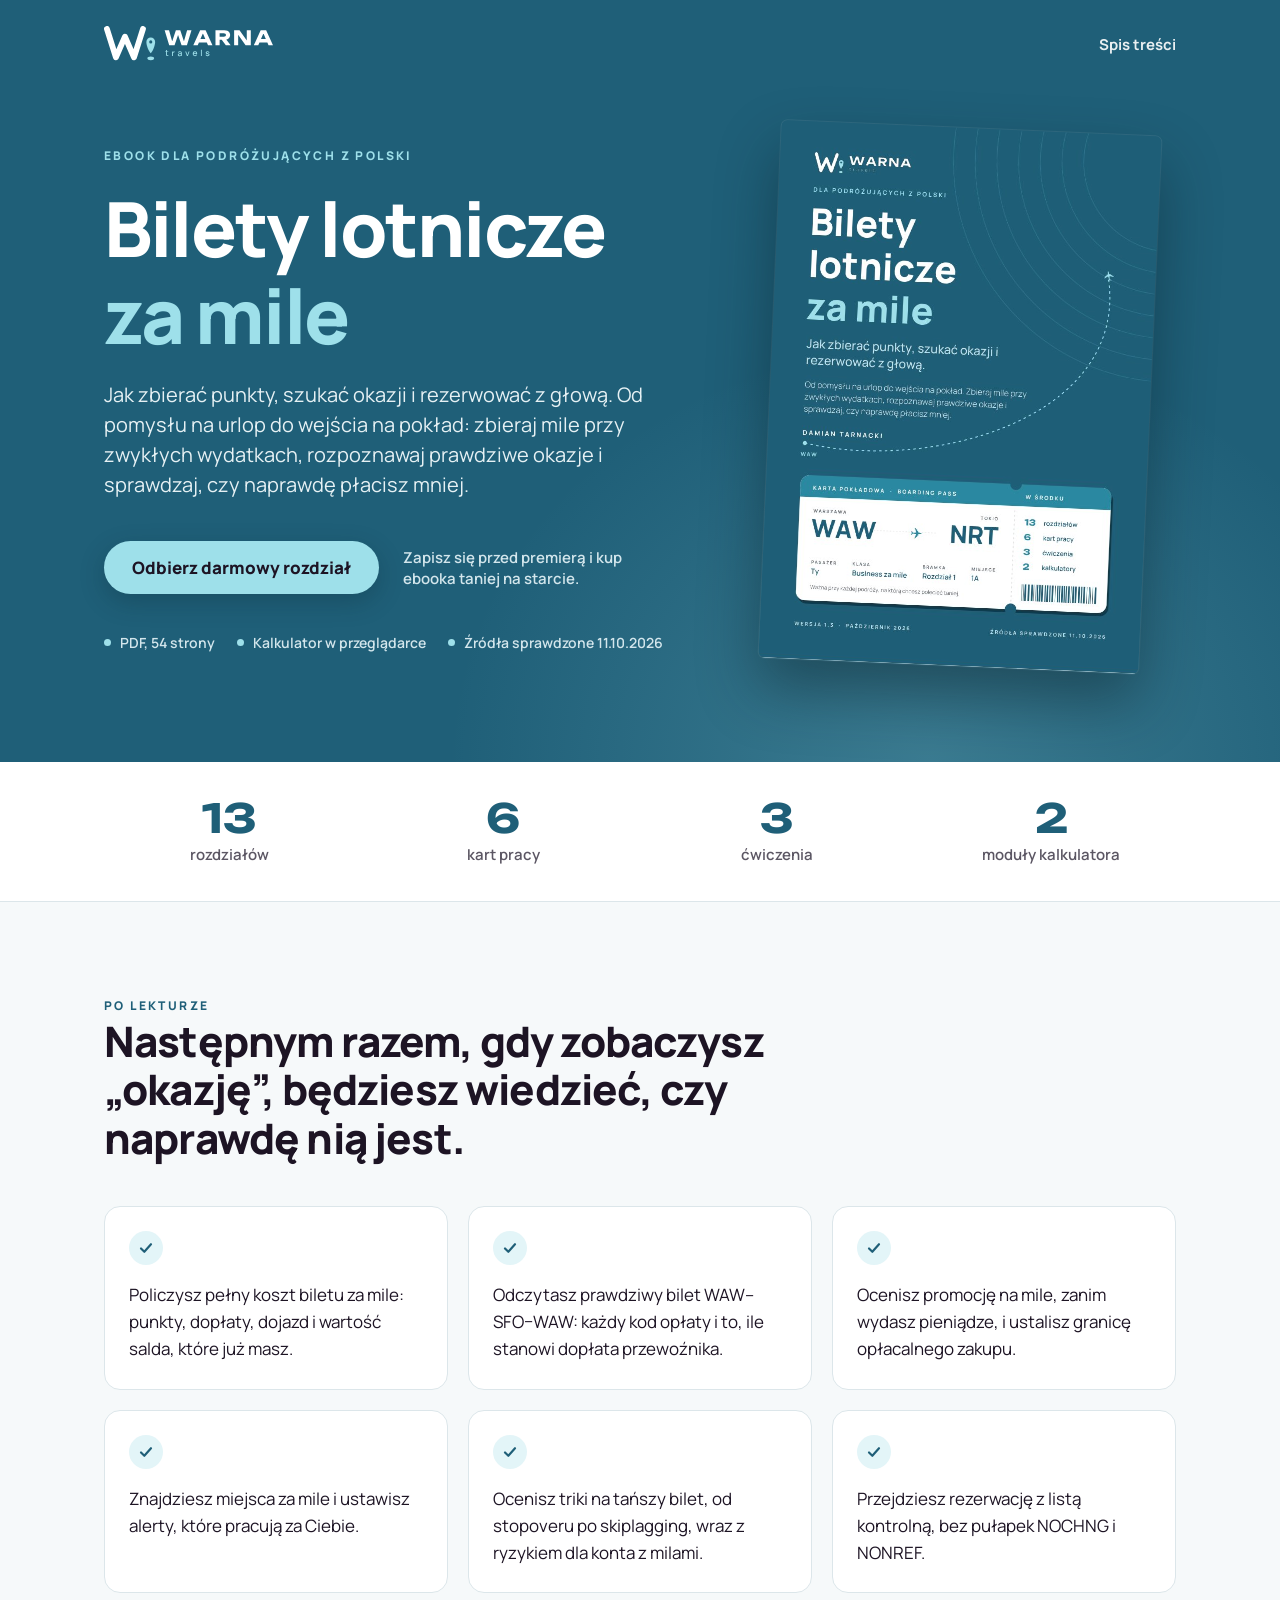
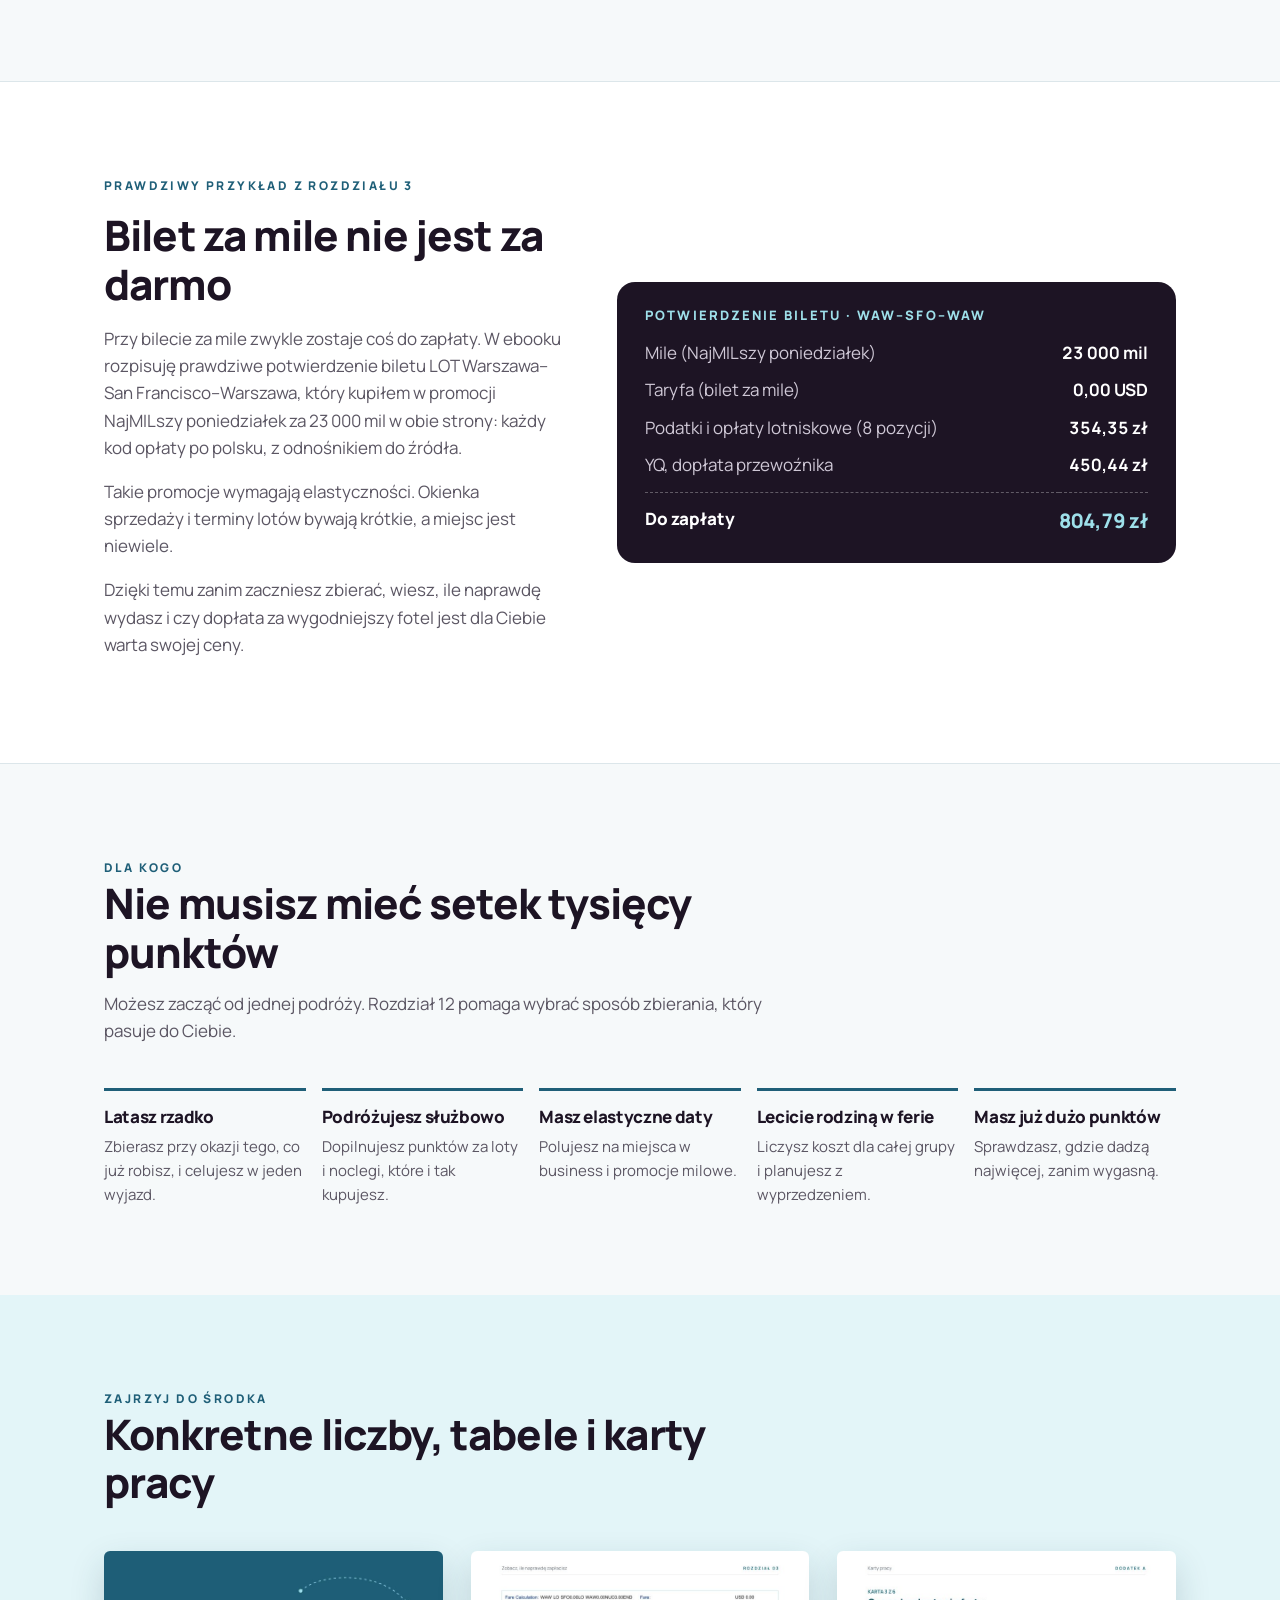
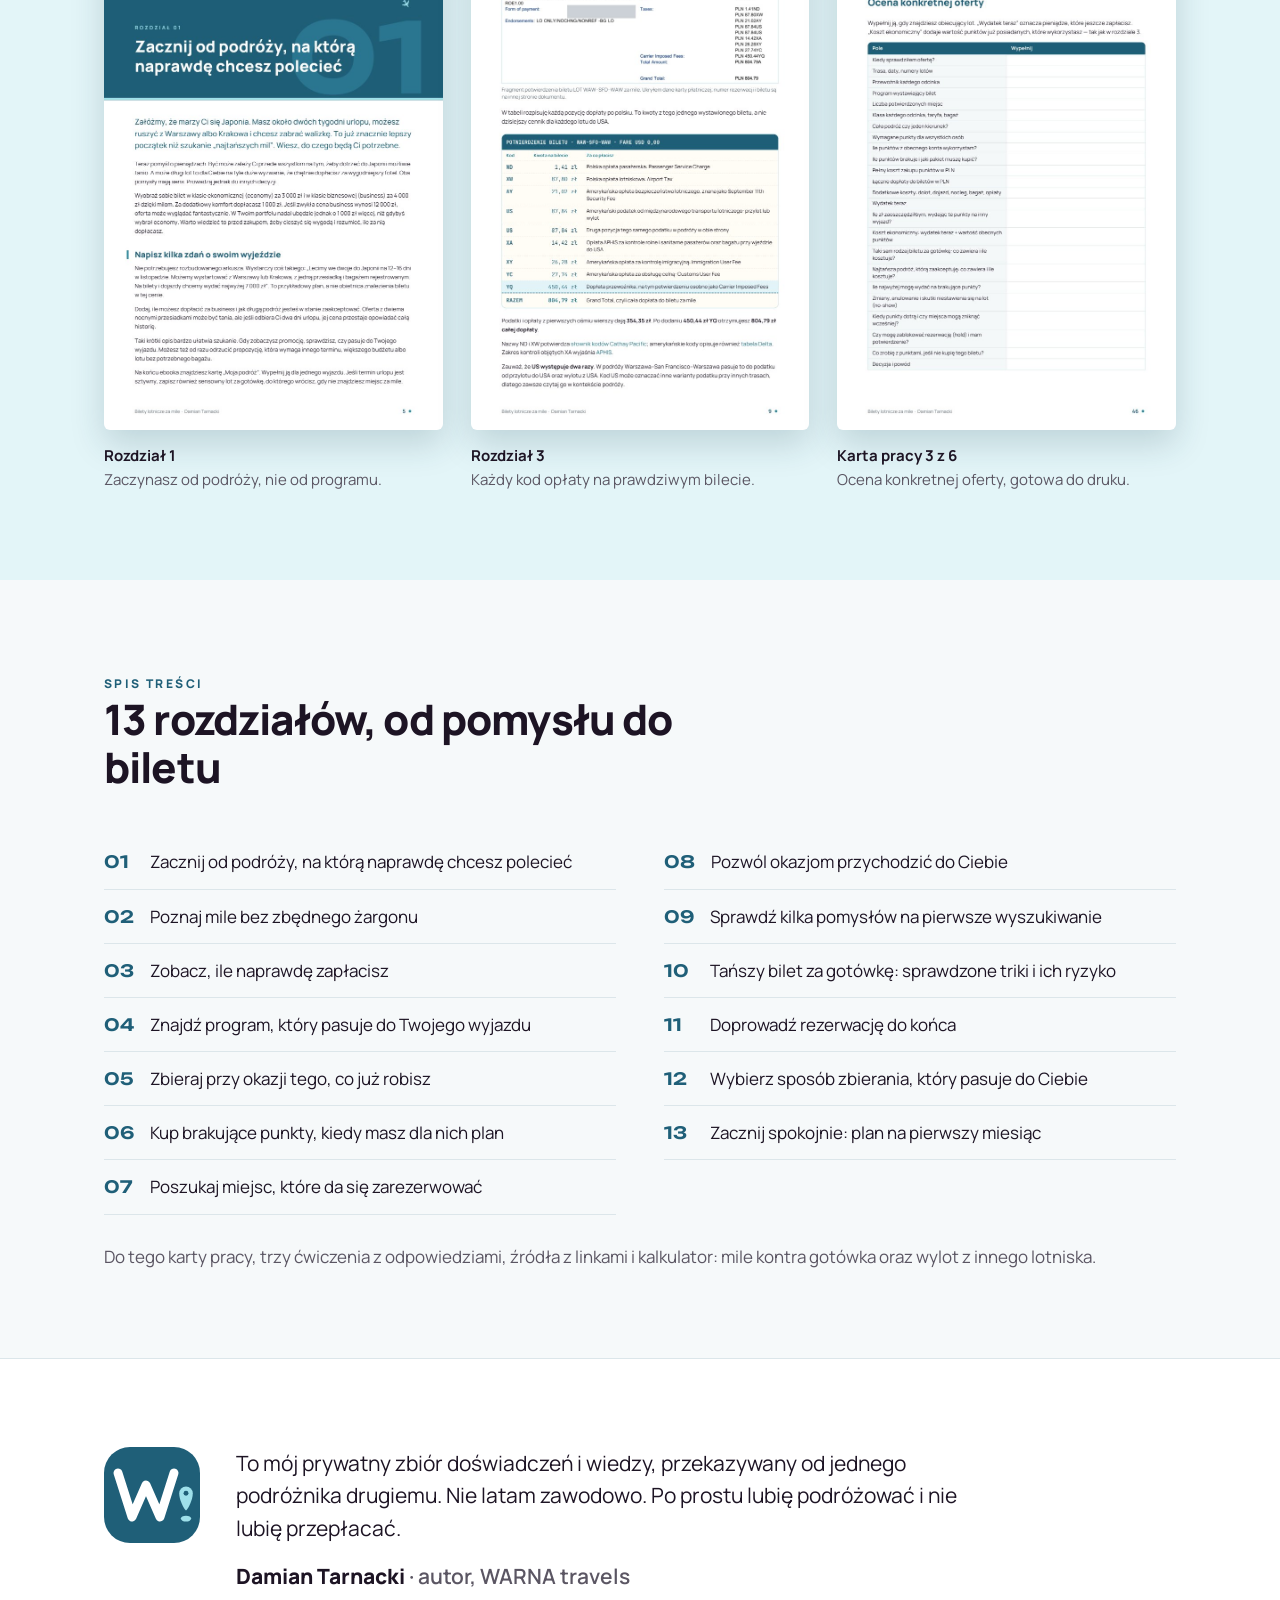
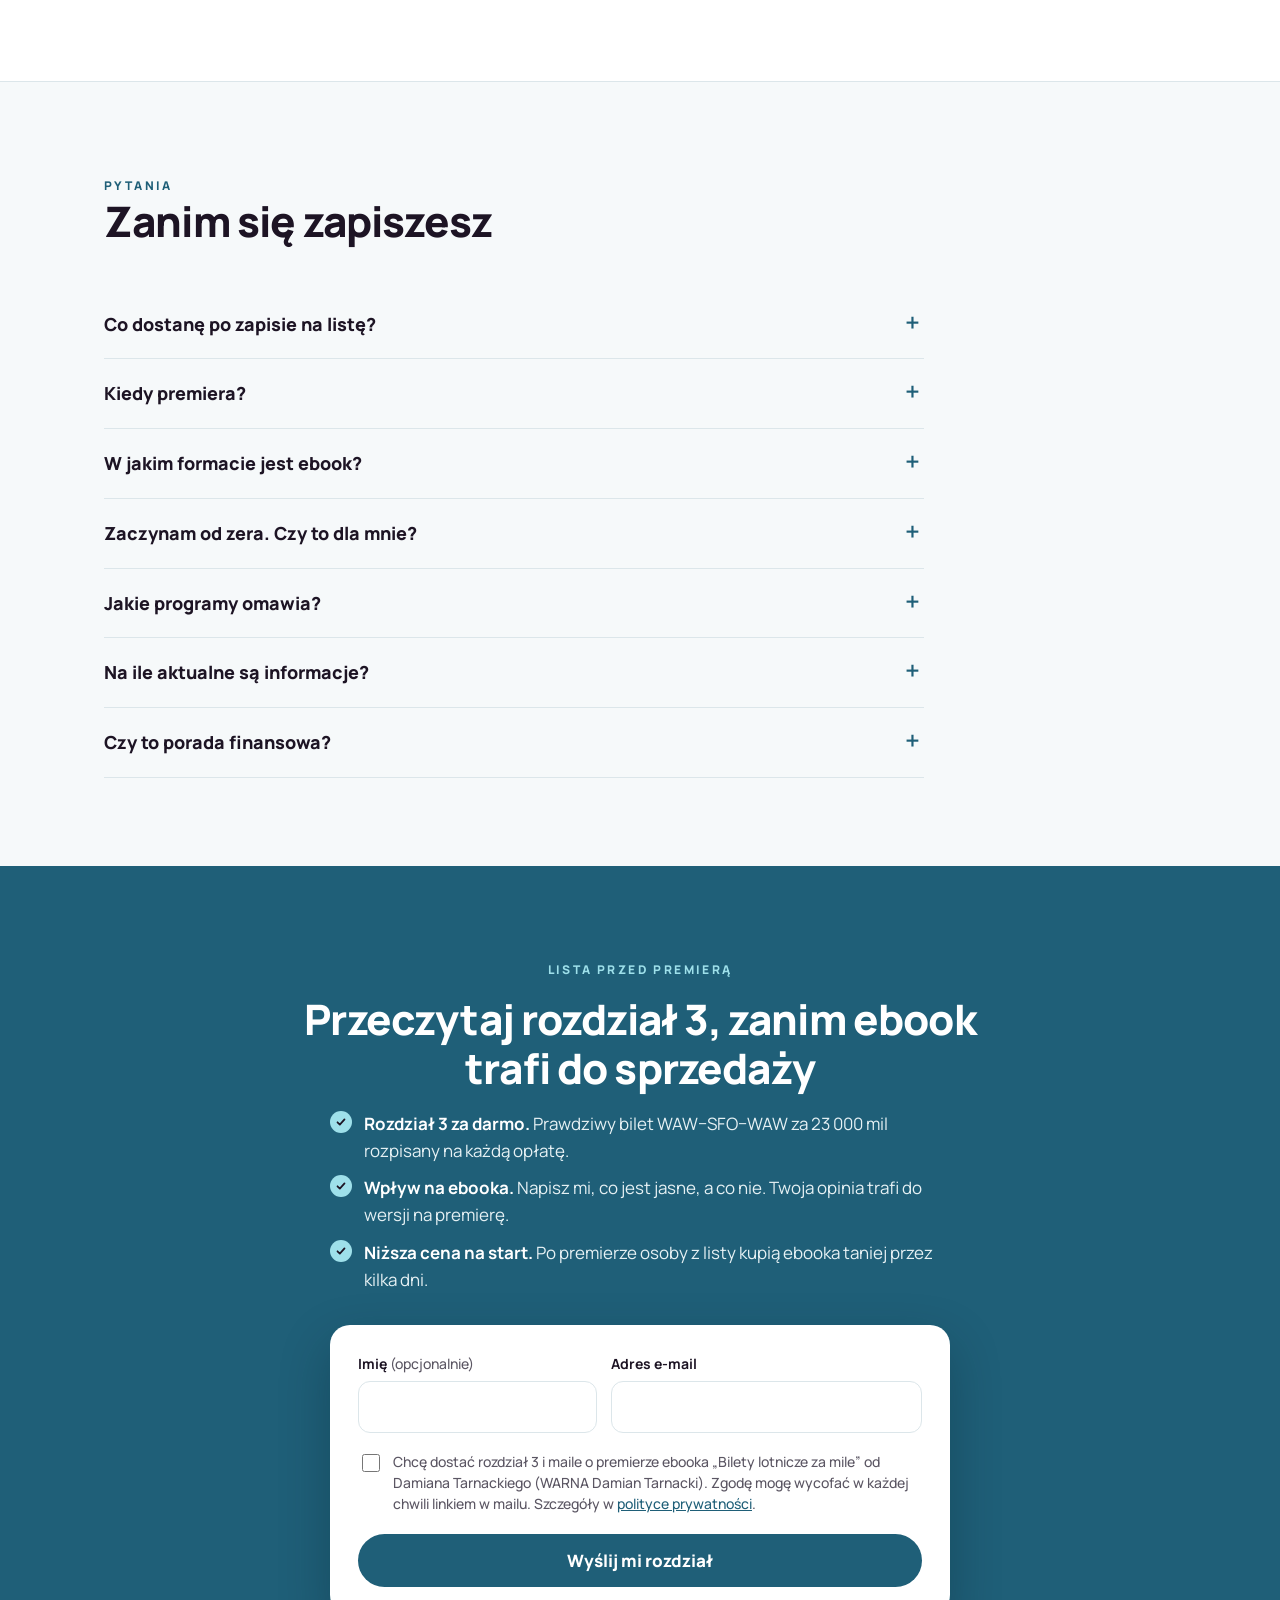
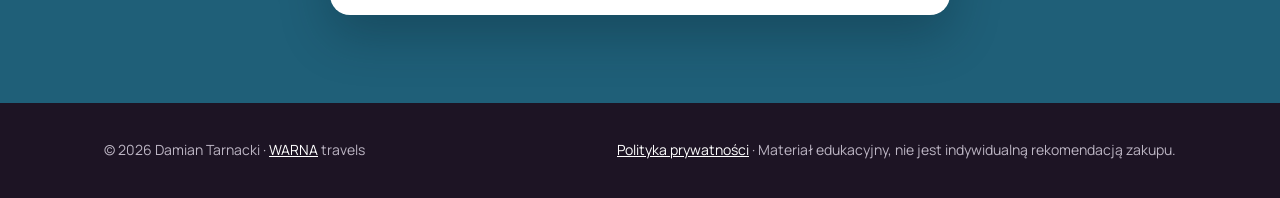
==== travels/bilety-lotnicze-za-mile/index.html @ 253c99d3 "Strona ebooka pod /travels/bilety-lotnicze-za-mile/, przekierowanie ze starego adresu Co-Authored-By" ====
<!doctype html>
<html lang="pl">
<head>
<meta charset="utf-8">
<meta name="viewport" content="width=device-width, initial-scale=1">
<title>Bilety lotnicze za mile · ebook · WARNA travels</title>
<meta name="description" content="Ebook o kupowaniu lotów za mile i łapaniu okazji, dla podróżujących z Polski. 13 rozdziałów, karty pracy i kalkulator. Damian Tarnacki.">
<meta property="og:type" content="product">
<meta property="og:locale" content="pl_PL">
<meta property="og:title" content="Bilety lotnicze za mile: jak zbierać punkty, szukać okazji i rezerwować z głową">
<meta property="og:description" content="Od pomysłu na urlop do wejścia na pokład. Ebook dla podróżujących z Polski.">
<meta property="og:image" content="https://warna.pl/travels/bilety-lotnicze-za-mile/assets/og.jpg">
<meta property="og:url" content="https://warna.pl/travels/bilety-lotnicze-za-mile/">
<link rel="canonical" href="https://warna.pl/travels/bilety-lotnicze-za-mile/">
<meta name="twitter:card" content="summary_large_image">
<meta name="theme-color" content="#1F5F78">
<link rel="icon" type="image/svg+xml" href="assets/emblemat-travels.svg">
<link rel="preload" href="fonts/unbounded-latin-wght-normal.woff2" as="font" type="font/woff2" crossorigin>
<link rel="preload" href="fonts/manrope-latin-wght-normal.woff2" as="font" type="font/woff2" crossorigin>
<style>
/* Unbounded i Manrope: SIL OFL 1.1, licencje w fonts/. Pliki z Fontsource, hostowane lokalnie. */
@font-face{font-family:Unbounded;font-display:swap;font-weight:200 900;src:url(fonts/unbounded-latin-ext-wght-normal.woff2) format("woff2");unicode-range:U+0100-02AF,U+0304,U+0308,U+0329,U+1E00-1E9F,U+1EF2-1EFF,U+2020,U+20A0-20AB,U+20AD-20C0,U+2113,U+2C60-2C7F,U+A720-A7FF}
@font-face{font-family:Unbounded;font-display:swap;font-weight:200 900;src:url(fonts/unbounded-latin-wght-normal.woff2) format("woff2");unicode-range:U+0000-00FF,U+0131,U+0152-0153,U+02BB-02BC,U+02C6,U+02DA,U+02DC,U+0304,U+0308,U+0329,U+2000-206F,U+2074,U+20AC,U+2122,U+2191,U+2193,U+2212,U+2215,U+FEFF,U+FFFD}
@font-face{font-family:Manrope;font-display:swap;font-weight:200 800;src:url(fonts/manrope-latin-ext-wght-normal.woff2) format("woff2");unicode-range:U+0100-02AF,U+0304,U+0308,U+0329,U+1E00-1E9F,U+1EF2-1EFF,U+2020,U+20A0-20AB,U+20AD-20C0,U+2113,U+2C60-2C7F,U+A720-A7FF}
@font-face{font-family:Manrope;font-display:swap;font-weight:200 800;src:url(fonts/manrope-latin-wght-normal.woff2) format("woff2");unicode-range:U+0000-00FF,U+0131,U+0152-0153,U+02BB-02BC,U+02C6,U+02DA,U+02DC,U+0304,U+0308,U+0329,U+2000-206F,U+2074,U+20AC,U+2122,U+2191,U+2193,U+2212,U+2215,U+FEFF,U+FFFD}

/* Kolory WARNA travels (branding/b-v3/generator.py): linia #1F5F78, akcent #9EE0EA, tusz #1D1424 */
:root{
  --petrol:#1F5F78;--petrol-deep:#174A5E;--aqua:#9EE0EA;--aqua-soft:#E3F5F8;
  --ink:#1D1424;--muted:#5B5663;--line:#DCE6EA;--bg:#F6F9FA;--paper:#FFFFFF;
  --display:Unbounded,"Arial Black",system-ui,sans-serif;
  --sans:Manrope,system-ui,"Segoe UI",sans-serif;
  --wrap:1120px;
}
*{box-sizing:border-box}
html{scroll-behavior:smooth}
body{margin:0;background:var(--bg);color:var(--ink);font-family:var(--sans);font-size:17px;line-height:1.6;-webkit-font-smoothing:antialiased}
img{max-width:100%;height:auto;display:block}
a{color:var(--petrol)}
.wrap{max-width:var(--wrap);margin:0 auto;padding:0 24px}
/* Nagłówki w Manrope: małe „j” w Unbounded ma bardzo krótki ogonek i wygląda na ucięte. Unbounded zostaje dla liczb. */
h1,h2,h3{font-family:var(--sans);line-height:1.15;margin:0;letter-spacing:-.02em}
h2{font-size:clamp(28px,3.8vw,42px);font-weight:800}
h3{font-size:18px;font-weight:800}
.eyebrow{font-size:12px;font-weight:800;letter-spacing:.2em;text-transform:uppercase;color:var(--petrol)}
section{padding:88px 0}
.section-head{max-width:680px;margin-bottom:44px}
.section-head p{color:var(--muted);margin:14px 0 0}

/* Hero */
.hero{background:var(--petrol);color:#fff;position:relative;overflow:hidden}
.hero::after{content:"";position:absolute;inset:auto -10% -55% 35%;height:110%;background:radial-gradient(closest-side,rgba(158,224,234,.22),transparent);pointer-events:none}
.topbar{display:flex;align-items:center;justify-content:space-between;padding-top:26px;position:relative;z-index:1}
.topbar img{height:38px;width:auto}
.topbar a.nav{color:#fff;text-decoration:none;font-weight:700;font-size:15px;opacity:.9}
.topbar a.nav:hover{opacity:1;text-decoration:underline}
.hero-grid{display:grid;grid-template-columns:1.15fr .85fr;gap:56px;align-items:center;padding:64px 0 96px;position:relative;z-index:1}
.hero .eyebrow{color:var(--aqua)}
.hero h1{font-size:clamp(42px,6.6vw,76px);font-weight:800;letter-spacing:-.03em;margin:18px 0 20px}
.hero h1 em{font-style:normal;color:var(--aqua)}
.lead{font-size:20px;line-height:1.5;max-width:560px;color:#E6F1F4;margin:0 0 32px}
.buy{display:flex;flex-wrap:wrap;align-items:center;gap:16px 24px}
.btn{display:inline-flex;align-items:center;gap:10px;font:800 17px/1 var(--sans);padding:18px 28px;border-radius:999px;text-decoration:none;border:0;cursor:pointer;transition:transform .15s ease,box-shadow .15s ease}
.btn-primary{background:var(--aqua);color:var(--ink);box-shadow:0 8px 24px rgba(10,40,52,.28)}
.btn-primary:hover{transform:translateY(-2px);box-shadow:0 12px 28px rgba(10,40,52,.34)}
.btn-dark{background:var(--petrol);color:#fff}
.btn-dark:hover{background:var(--petrol-deep)}
.btn[aria-disabled="true"]{cursor:default;transform:none}
.facts{display:flex;flex-wrap:wrap;gap:8px 22px;margin:28px 0 0;padding:0;list-style:none;font-size:14px;font-weight:600;color:#D3E6EC}
.facts li::before{content:"";display:inline-block;width:7px;height:7px;border-radius:50%;background:var(--aqua);margin-right:9px;vertical-align:2px}
.cover{justify-self:center;width:min(100%,380px);transform:rotate(2.5deg);border-radius:6px;box-shadow:0 30px 60px rgba(8,30,40,.45),0 0 0 1px rgba(255,255,255,.08)}
.placeholder-note{display:none;margin:14px 0 0;font-size:13px;font-weight:700;color:var(--ink);background:#FFE8A3;border-radius:8px;padding:8px 12px;max-width:520px}
.is-placeholder .placeholder-note{display:block}
.buy-note{font-size:15px;font-weight:600;color:#D3E6EC;max-width:260px;line-height:1.4}

/* W zestawie */
.stats{background:var(--paper);border-bottom:1px solid var(--line);padding:0}
.stats ul{list-style:none;margin:0;padding:34px 0;display:grid;grid-template-columns:repeat(4,1fr);gap:24px;text-align:center}
.stats b{display:block;font-family:var(--display);font-size:40px;font-weight:700;color:var(--petrol);line-height:1.1}
.stats span{font-size:15px;color:var(--muted);font-weight:600}

/* Korzyści */
.outcomes{display:grid;grid-template-columns:repeat(3,1fr);gap:20px;list-style:none;margin:0;padding:0}
.outcomes li{background:var(--paper);border:1px solid var(--line);border-radius:16px;padding:24px 24px 26px;position:relative}
.outcomes li::before{content:"";display:block;width:34px;height:34px;border-radius:50%;margin-bottom:16px;background:var(--aqua-soft) url("data:image/svg+xml,%3Csvg xmlns='http://www.w3.org/2000/svg' viewBox='0 0 24 24'%3E%3Cpath d='M6 12.5l4 4 8-9' fill='none' stroke='%231F5F78' stroke-width='2.6' stroke-linecap='round' stroke-linejoin='round'/%3E%3C/svg%3E") center/20px no-repeat}
.outcomes p{margin:0}

/* Przykład */
.example{background:var(--paper);border-top:1px solid var(--line);border-bottom:1px solid var(--line)}
.example-grid{display:grid;grid-template-columns:.9fr 1.1fr;gap:56px;align-items:center}
.example-grid p{color:var(--muted)}
.receipt{background:var(--ink);color:#fff;border-radius:18px;padding:26px 28px;font-variant-numeric:tabular-nums}
.receipt h3{font-family:var(--sans);font-size:13px;letter-spacing:.16em;text-transform:uppercase;color:var(--aqua);margin-bottom:16px}
.receipt dl{margin:0;display:grid;grid-template-columns:1fr auto;row-gap:10px}
.receipt dt{color:#CFC8D6}
.receipt dd{margin:0;text-align:right;font-weight:700}
.receipt .total{border-top:1px dashed rgba(255,255,255,.3);padding-top:12px;margin-top:4px;font-weight:800;color:#fff}
.receipt dd.total{color:var(--aqua);font-size:20px}

/* Dla kogo */
.audience{display:grid;grid-template-columns:repeat(5,1fr);gap:16px;list-style:none;margin:0;padding:0}
.audience li{border-top:3px solid var(--petrol);padding-top:16px}
.audience h3{font-size:17px;margin-bottom:8px}
.audience p{margin:0;font-size:15px;color:var(--muted)}

/* Podgląd */
.preview{background:var(--aqua-soft)}
.pages{display:grid;grid-template-columns:repeat(3,1fr);gap:28px;margin:0;padding:0;list-style:none}
.pages figure{margin:0}
.pages img{border-radius:6px;box-shadow:0 14px 34px rgba(20,60,76,.18);background:#fff}
.pages figcaption{font-size:15px;margin-top:14px;color:var(--muted)}
.pages figcaption b{color:var(--ink);display:block}

/* Spis treści */
.toc{columns:2;column-gap:48px;list-style:none;margin:0;padding:0;counter-reset:ch}
.toc li{break-inside:avoid;counter-increment:ch;display:flex;gap:16px;padding:13px 0;border-bottom:1px solid var(--line)}
.toc li::before{content:counter(ch,decimal-leading-zero);font-family:var(--display);font-weight:600;color:var(--petrol);min-width:30px}
.toc-extra{margin:28px 0 0;color:var(--muted)}

/* Autor */
.author{display:grid;grid-template-columns:auto 1fr;gap:36px;align-items:start;max-width:860px}
.author img{width:96px;height:96px}
.author blockquote{margin:0;font-size:21px;line-height:1.55}
.author cite{display:block;margin-top:16px;font-style:normal;font-weight:800}
.author cite span{font-weight:600;color:var(--muted)}

/* FAQ */
.faq{max-width:820px}
.faq details{border-bottom:1px solid var(--line)}
.faq summary{cursor:pointer;list-style:none;padding:20px 40px 20px 0;font-weight:800;font-size:18px;position:relative}
.faq summary::-webkit-details-marker{display:none}
.faq summary::after{content:"+";position:absolute;right:4px;top:14px;font:600 26px var(--sans);color:var(--petrol)}
.faq details[open] summary::after{content:"−"}
.faq details p{margin:0 0 20px;color:var(--muted)}

/* Końcowe CTA i stopka */
.final{background:var(--petrol);color:#fff;text-align:center}
.final h2{max-width:760px;margin:0 auto 18px}
.final p{color:#D3E6EC;max-width:560px;margin:0 auto 32px}
.final .placeholder-note{margin-left:auto;margin-right:auto;color:var(--ink)}

/* Lista oczekujących */
.perks{list-style:none;margin:0 auto 32px;padding:0;max-width:620px;display:grid;gap:10px;text-align:left}
.perks li{display:flex;gap:12px;align-items:flex-start;color:#E6F1F4}
.perks b{color:#fff}
.perks li::before{content:"";flex:0 0 22px;height:22px;margin-top:1px;border-radius:50%;background:var(--aqua) url("data:image/svg+xml,%3Csvg xmlns='http://www.w3.org/2000/svg' viewBox='0 0 24 24'%3E%3Cpath d='M6 12.5l4 4 8-9' fill='none' stroke='%231D1424' stroke-width='3' stroke-linecap='round' stroke-linejoin='round'/%3E%3C/svg%3E") center/14px no-repeat}
.signup{max-width:620px;margin:0 auto;background:var(--paper);color:var(--ink);border-radius:20px;padding:28px;text-align:left;box-shadow:0 20px 50px rgba(8,30,40,.3)}
.signup .row{display:grid;grid-template-columns:1fr 1.3fr;gap:14px}
.signup label{display:block;font-size:14px;font-weight:700;margin-bottom:6px}
.signup label span{font-weight:500;color:var(--muted)}
.signup input[type=text],.signup input[type=email]{width:100%;font:500 16px var(--sans);color:var(--ink);padding:14px 16px;border:1.5px solid var(--line);border-radius:12px;background:#fff}
.signup input:focus{outline:none;border-color:var(--petrol);box-shadow:0 0 0 4px rgba(31,95,120,.15)}
.signup .consent{display:flex;gap:10px;align-items:flex-start;margin:18px 0 20px;font-size:14px;line-height:1.5;color:var(--muted)}
.signup .consent input{margin-top:3px;width:18px;height:18px;accent-color:var(--petrol);flex:0 0 auto}
.signup .btn{width:100%;justify-content:center;background:var(--petrol);color:#fff;box-shadow:none}
.signup .btn:hover{background:var(--petrol-deep);transform:none}
.signup .btn[disabled]{opacity:.6;cursor:wait}
.signup .form-msg{margin:16px 0 0;font-size:15px;line-height:1.5;color:var(--ink);max-width:none}
.signup .placeholder-note{margin:14px 0 0;max-width:none}
.signup .form-msg:empty{display:none}
.form-msg.ok{background:var(--aqua-soft);border-radius:12px;padding:14px 16px;color:var(--ink)}
.form-msg.err{color:#A1261B;font-weight:600}
.signup-done .signup form{display:none}
footer{background:var(--ink);color:#BDB6C4;font-size:14px;padding:36px 0}
footer .wrap{display:flex;flex-wrap:wrap;gap:12px 28px;justify-content:space-between;align-items:center}
footer a{color:#fff}
footer p{margin:0}

@media (max-width:960px){
  .hero-grid,.example-grid{grid-template-columns:1fr;gap:44px}
  .hero-grid{padding:40px 0 72px}
  .cover{width:min(70%,300px);order:-1}
  .outcomes{grid-template-columns:1fr 1fr}
  .audience{grid-template-columns:1fr 1fr}
  .pages{grid-template-columns:1fr 1fr}
  .pages li:last-child{display:none}
}
@media (max-width:640px){
  .signup{padding:20px}
  .signup .row{grid-template-columns:1fr}
  body{font-size:16px}
  .wrap{padding:0 16px}
  section{padding:64px 0}
  .topbar img{height:30px}
  .lead{font-size:18px}
  .stats ul{grid-template-columns:1fr 1fr;padding:26px 0}
  .stats b{font-size:32px}
  .outcomes,.audience{grid-template-columns:1fr}
  .pages{grid-template-columns:1fr}
  .pages li:last-child{display:block}
  .toc{columns:1}
  .author{grid-template-columns:1fr;gap:20px}
  .author img{width:72px;height:72px}
  .author blockquote{font-size:18px}
  .btn{width:100%;justify-content:center}
}
@media (prefers-reduced-motion:reduce){html{scroll-behavior:auto}.btn{transition:none}}
</style>
</head>
<body>

<header class="hero">
  <div class="wrap">
    <div class="topbar">
      <a href="/" aria-label="WARNA travels, strona główna"><img src="assets/poziomy-travels-negatyw.svg" alt="WARNA travels" width="169" height="38"></a>
      <a class="nav" href="#spis-tresci">Spis treści</a>
    </div>
    <div class="hero-grid">
      <div>
        <span class="eyebrow">Ebook dla podróżujących z Polski</span>
        <h1>Bilety lotnicze <em>za&nbsp;mile</em></h1>
        <p class="lead">Jak zbierać punkty, szukać okazji i rezerwować z głową. Od pomysłu na urlop do wejścia na pokład: zbieraj mile przy zwykłych wydatkach, rozpoznawaj prawdziwe okazje i sprawdzaj, czy naprawdę płacisz mniej.</p>
        <div class="buy">
          <a class="btn btn-primary" href="#zapisy">Odbierz darmowy rozdział</a>
          <p class="buy-note">Zapisz się przed premierą i kup ebooka taniej na starcie.</p>
        </div>
        <ul class="facts">
          <li>PDF, 54 strony</li>
          <li>Kalkulator w przeglądarce</li>
          <li>Źródła sprawdzone 11.10.2026</li>
        </ul>
      </div>
      <img class="cover" src="assets/okladka.jpg" width="720" height="1019" alt="Okładka ebooka „Bilety lotnicze za mile. Jak zbierać punkty, szukać okazji i rezerwować z głową”, Damian Tarnacki">
    </div>
  </div>
</header>

<main>
  <section class="stats" aria-label="W zestawie">
    <div class="wrap">
      <ul>
        <li><b>13</b><span>rozdziałów</span></li>
        <li><b>6</b><span>kart pracy</span></li>
        <li><b>3</b><span>ćwiczenia</span></li>
        <li><b>2</b><span>moduły kalkulatora</span></li>
      </ul>
    </div>
  </section>

  <section>
    <div class="wrap">
      <div class="section-head">
        <span class="eyebrow">Po lekturze</span>
        <h2>Następnym razem, gdy zobaczysz „okazję”, będziesz wiedzieć, czy naprawdę nią jest.</h2>
      </div>
      <ul class="outcomes">
        <li><p>Policzysz pełny koszt biletu za mile: punkty, dopłaty, dojazd i wartość salda, które już masz.</p></li>
        <li><p>Odczytasz prawdziwy bilet WAW–SFO–WAW: każdy kod opłaty i to, ile stanowi dopłata przewoźnika.</p></li>
        <li><p>Ocenisz promocję na mile, zanim wydasz pieniądze, i ustalisz granicę opłacalnego zakupu.</p></li>
        <li><p>Znajdziesz miejsca za mile i ustawisz alerty, które pracują za Ciebie.</p></li>
        <li><p>Ocenisz triki na tańszy bilet, od stopoveru po skiplagging, wraz z ryzykiem dla konta z milami.</p></li>
        <li><p>Przejdziesz rezerwację z listą kontrolną, bez pułapek NOCHNG i NONREF.</p></li>
      </ul>
    </div>
  </section>

  <section class="example">
    <div class="wrap example-grid">
      <div>
        <span class="eyebrow">Prawdziwy przykład z rozdziału 3</span>
        <h2 style="margin-top:14px">Bilet za mile nie jest za darmo</h2>
        <p>Przy bilecie za mile zwykle zostaje coś do zapłaty. W ebooku rozpisuję prawdziwe potwierdzenie biletu LOT Warszawa–San Francisco–Warszawa, który kupiłem w promocji NajMILszy poniedziałek za 23 000 mil w obie strony: każdy kod opłaty po polsku, z odnośnikiem do źródła.</p>
        <p>Takie promocje wymagają elastyczności. Okienka sprzedaży i terminy lotów bywają krótkie, a miejsc jest niewiele.</p>
        <p>Dzięki temu zanim zaczniesz zbierać, wiesz, ile naprawdę wydasz i czy dopłata za wygodniejszy fotel jest dla Ciebie warta swojej ceny.</p>
      </div>
      <div class="receipt" role="group" aria-label="Rozbicie dopłaty do biletu za mile">
        <h3>Potwierdzenie biletu · WAW–SFO–WAW</h3>
        <dl>
          <dt>Mile (NajMILszy poniedziałek)</dt><dd>23 000 mil</dd>
          <dt>Taryfa (bilet za mile)</dt><dd>0,00 USD</dd>
          <dt>Podatki i opłaty lotniskowe (8 pozycji)</dt><dd>354,35 zł</dd>
          <dt>YQ, dopłata przewoźnika</dt><dd>450,44 zł</dd>
          <dt class="total">Do zapłaty</dt><dd class="total">804,79 zł</dd>
        </dl>
      </div>
    </div>
  </section>

  <section>
    <div class="wrap">
      <div class="section-head">
        <span class="eyebrow">Dla kogo</span>
        <h2>Nie musisz mieć setek tysięcy punktów</h2>
        <p>Możesz zacząć od jednej podróży. Rozdział 12 pomaga wybrać sposób zbierania, który pasuje do Ciebie.</p>
      </div>
      <ul class="audience">
        <li><h3>Latasz rzadko</h3><p>Zbierasz przy okazji tego, co już robisz, i celujesz w jeden wyjazd.</p></li>
        <li><h3>Podróżujesz służbowo</h3><p>Dopilnujesz punktów za loty i noclegi, które i tak kupujesz.</p></li>
        <li><h3>Masz elastyczne daty</h3><p>Polujesz na miejsca w business i promocje milowe.</p></li>
        <li><h3>Lecicie rodziną w ferie</h3><p>Liczysz koszt dla całej grupy i planujesz z wyprzedzeniem.</p></li>
        <li><h3>Masz już dużo punktów</h3><p>Sprawdzasz, gdzie dadzą najwięcej, zanim wygasną.</p></li>
      </ul>
    </div>
  </section>

  <section class="preview">
    <div class="wrap">
      <div class="section-head">
        <span class="eyebrow">Zajrzyj do środka</span>
        <h2>Konkretne liczby, tabele i karty pracy</h2>
      </div>
      <ul class="pages">
        <li><figure><img src="assets/strona-5.jpg" width="760" height="1075" loading="lazy" alt="Strona otwierająca rozdział 1: Zacznij od podróży, na którą naprawdę chcesz polecieć"><figcaption><b>Rozdział 1</b>Zaczynasz od podróży, nie od programu.</figcaption></figure></li>
        <li><figure><img src="assets/strona-9.jpg" width="760" height="1075" loading="lazy" alt="Strona z rozdziału 3: tabela kodów opłat na bilecie WAW–SFO–WAW"><figcaption><b>Rozdział 3</b>Każdy kod opłaty na prawdziwym bilecie.</figcaption></figure></li>
        <li><figure><img src="assets/strona-46.jpg" width="760" height="1075" loading="lazy" alt="Karta pracy 3: Ocena konkretnej oferty"><figcaption><b>Karta pracy 3 z 6</b>Ocena konkretnej oferty, gotowa do druku.</figcaption></figure></li>
      </ul>
    </div>
  </section>

  <section id="spis-tresci">
    <div class="wrap">
      <div class="section-head">
        <span class="eyebrow">Spis treści</span>
        <h2>13 rozdziałów, od pomysłu do biletu</h2>
      </div>
      <ol class="toc">
        <li>Zacznij od podróży, na którą naprawdę chcesz polecieć</li>
        <li>Poznaj mile bez zbędnego żargonu</li>
        <li>Zobacz, ile naprawdę zapłacisz</li>
        <li>Znajdź program, który pasuje do Twojego wyjazdu</li>
        <li>Zbieraj przy okazji tego, co już robisz</li>
        <li>Kup brakujące punkty, kiedy masz dla nich plan</li>
        <li>Poszukaj miejsc, które da się zarezerwować</li>
        <li>Pozwól okazjom przychodzić do Ciebie</li>
        <li>Sprawdź kilka pomysłów na pierwsze wyszukiwanie</li>
        <li>Tańszy bilet za gotówkę: sprawdzone triki i ich ryzyko</li>
        <li>Doprowadź rezerwację do końca</li>
        <li>Wybierz sposób zbierania, który pasuje do Ciebie</li>
        <li>Zacznij spokojnie: plan na pierwszy miesiąc</li>
      </ol>
      <p class="toc-extra">Do tego karty pracy, trzy ćwiczenia z odpowiedziami, źródła z linkami i kalkulator: mile kontra gotówka oraz wylot z innego lotniska.</p>
    </div>
  </section>

  <section class="example">
    <div class="wrap">
      <div class="author">
        <img src="assets/emblemat-travels.svg" width="96" height="96" alt="">
        <blockquote>
          <p style="margin:0">To mój prywatny zbiór doświadczeń i wiedzy, przekazywany od jednego podróżnika drugiemu. Nie latam zawodowo. Po prostu lubię podróżować i nie lubię przepłacać.</p>
          <cite>Damian Tarnacki <span>· autor, WARNA travels</span></cite>
        </blockquote>
      </div>
    </div>
  </section>

  <section>
    <div class="wrap">
      <div class="section-head">
        <span class="eyebrow">Pytania</span>
        <h2>Zanim się zapiszesz</h2>
      </div>
      <div class="faq">
        <details>
          <summary>Co dostanę po zapisie na listę?</summary>
          <p>Po potwierdzeniu adresu wyślę Ci mailem rozdział 3 w PDF: rozbicie prawdziwego biletu za mile na każdą opłatę. Będę wdzięczny za kilka zdań opinii, bo pomoże mi dopracować ebooka. Gdy ruszy sprzedaż, osoby z listy dostaną go w niższej cenie przez kilka dni.</p>
        </details>
        <details>
          <summary>Kiedy premiera?</summary>
          <p>Ebook jest na ostatniej prostej. Datę premiery i cenę dla osób z listy podam w mailu, zanim ruszy sprzedaż.</p>
        </details>
        <details>
          <summary>W jakim formacie jest ebook?</summary>
          <p>To PDF w formacie A4, 54 strony. Przeczytasz go na komputerze, tablecie i telefonie, a karty pracy możesz wydrukować. Kalkulator to osobny plik, który otwierasz w przeglądarce na swoim komputerze.</p>
        </details>
        <details>
          <summary>Zaczynam od zera. Czy to dla mnie?</summary>
          <p>Tak. Jeśli zaczynasz od zera, przeczytaj najpierw rozdziały 1–3: pomogą Ci wybrać wyjazd i zrozumieć rachunek. Rozdział 13 to spokojny plan na pierwszy miesiąc.</p>
        </details>
        <details>
          <summary>Jakie programy omawia?</summary>
          <p>Między innymi Miles &amp; More, Aeroplan, Avios, Flying Blue i Turkish Miles&amp;Smiles, a także sposoby zbierania w Polsce: kartę kredytową z milami, Mastercard Bezcenne Chwile, noclegi i Revolut.</p>
        </details>
        <details>
          <summary>Na ile aktualne są informacje?</summary>
          <p>Zasady programów sprawdziłem 11 października 2026 r. Przy źródłach znajdziesz linki, a liczby w przykładach służą do nauki liczenia, nie są ofertami do rezerwacji. Przed zakupem biletu sprawdź aktualne warunki na swoim koncie.</p>
        </details>
        <details>
          <summary>Czy to porada finansowa?</summary>
          <p>Nie. To materiał edukacyjny dla podróżujących z Polski, oparty na moim doświadczeniu. Nie jest indywidualną rekomendacją zakupu.</p>
        </details>
      </div>
    </div>
  </section>

  <section class="final" id="zapisy">
    <div class="wrap">
      <span class="eyebrow" style="color:var(--aqua)">Lista przed premierą</span>
      <h2 style="margin-top:14px">Przeczytaj rozdział 3, zanim ebook trafi do sprzedaży</h2>
      <ul class="perks">
        <li><span><b>Rozdział 3 za darmo.</b> Prawdziwy bilet WAW–SFO–WAW za 23 000 mil rozpisany na każdą opłatę.</span></li>
        <li><span><b>Wpływ na ebooka.</b> Napisz mi, co jest jasne, a co nie. Twoja opinia trafi do wersji na premierę.</span></li>
        <li><span><b>Niższa cena na start.</b> Po premierze osoby z listy kupią ebooka taniej przez kilka dni.</span></li>
      </ul>
      <div class="signup">
        <form id="waitlist" novalidate>
          <div class="row">
            <div>
              <label for="wl-name">Imię <span>(opcjonalnie)</span></label>
              <input id="wl-name" name="name" type="text" autocomplete="given-name">
            </div>
            <div>
              <label for="wl-email">Adres e-mail</label>
              <input id="wl-email" name="email" type="email" autocomplete="email" required>
            </div>
          </div>
          <label class="consent">
            <input id="wl-consent" name="consent" type="checkbox" required>
            <span>Chcę dostać rozdział 3 i maile o premierze ebooka „Bilety lotnicze za mile” od Damiana Tarnackiego (WARNA Damian Tarnacki). Zgodę mogę wycofać w każdej chwili linkiem w mailu. Szczegóły w <a href="polityka-prywatnosci.html">polityce prywatności</a>.</span>
          </label>
          <button class="btn" type="submit">Wyślij mi rozdział</button>
        </form>
        <p class="form-msg" role="status" aria-live="polite"></p>
        <p class="placeholder-note">Podgląd: formularz nie jest jeszcze podłączony do narzędzia mailowego.</p>
      </div>
    </div>
  </section>
</main>

<footer>
  <div class="wrap">
    <p>© 2026 Damian Tarnacki · <a href="/">WARNA</a> travels</p>
    <p><a href="polityka-prywatnosci.html">Polityka prywatności</a> · Materiał edukacyjny, nie jest indywidualną rekomendacją zakupu.</p>
  </div>
</footer>

<script>
/* Lista oczekujących: formularz MailerLite „Ebook tańsze loty – strona”.
   MailerLite wysyła mail z potwierdzeniem (double opt-in), a po nim rozdział 3.
   Pusty endpoint przełącza formularz w tryb podglądu, w którym nic nie wysyła. */
var WAITLIST = {
  endpoint: 'https://assets.mailerlite.com/jsonp/2707403/forms/201162327414801915/subscribe',
  fields: { email: 'fields[email]', name: 'fields[name]' },
  extra: { 'ml-submit': '1', anticsrf: 'true', ajax: '1' }
};
(function () {
  var form = document.getElementById('waitlist');
  var msg = form.parentNode.querySelector('.form-msg');
  var ready = WAITLIST.endpoint !== '';
  document.body.classList.toggle('is-placeholder', !ready);
  function show(text, cls) { msg.textContent = text; msg.className = 'form-msg ' + cls; }
  form.addEventListener('submit', function (e) {
    e.preventDefault();
    var email = form.email.value.trim();
    if (!/^[^\s@]+@[^\s@]+\.[^\s@]+$/.test(email)) { show('Wpisz poprawny adres e-mail.', 'err'); form.email.focus(); return; }
    if (!form.consent.checked) { show('Zaznacz zgodę, żebym mógł wysłać Ci rozdział.', 'err'); return; }
    if (!ready) { show('To jest podgląd: formularz zacznie działać po podłączeniu narzędzia mailowego.', 'err'); return; }
    var data = new FormData();
    data.append(WAITLIST.fields.email, email);
    if (form.name.value.trim()) data.append(WAITLIST.fields.name, form.name.value.trim());
    Object.keys(WAITLIST.extra).forEach(function (k) { data.append(k, WAITLIST.extra[k]); });
    var btn = form.querySelector('button'); btn.disabled = true;
    fetch(WAITLIST.endpoint, { method: 'POST', body: data })
      .then(function (r) { if (!r.ok) throw new Error(r.status); })
      .then(function () {
        document.body.classList.add('signup-done');
        show('Jeszcze jeden krok: kliknij link w mailu, który właśnie wysłałem, żeby potwierdzić zapis. Rozdział 3 przyjdzie zaraz potem. Nie widzisz maila? Zajrzyj do Spamu lub Ofert.', 'ok');
      })
      .catch(function () { show('Nie udało się zapisać. Spróbuj ponownie za chwilę.', 'err'); })
      .then(function () { btn.disabled = false; });
  });
})();
</script>
</body>
</html>
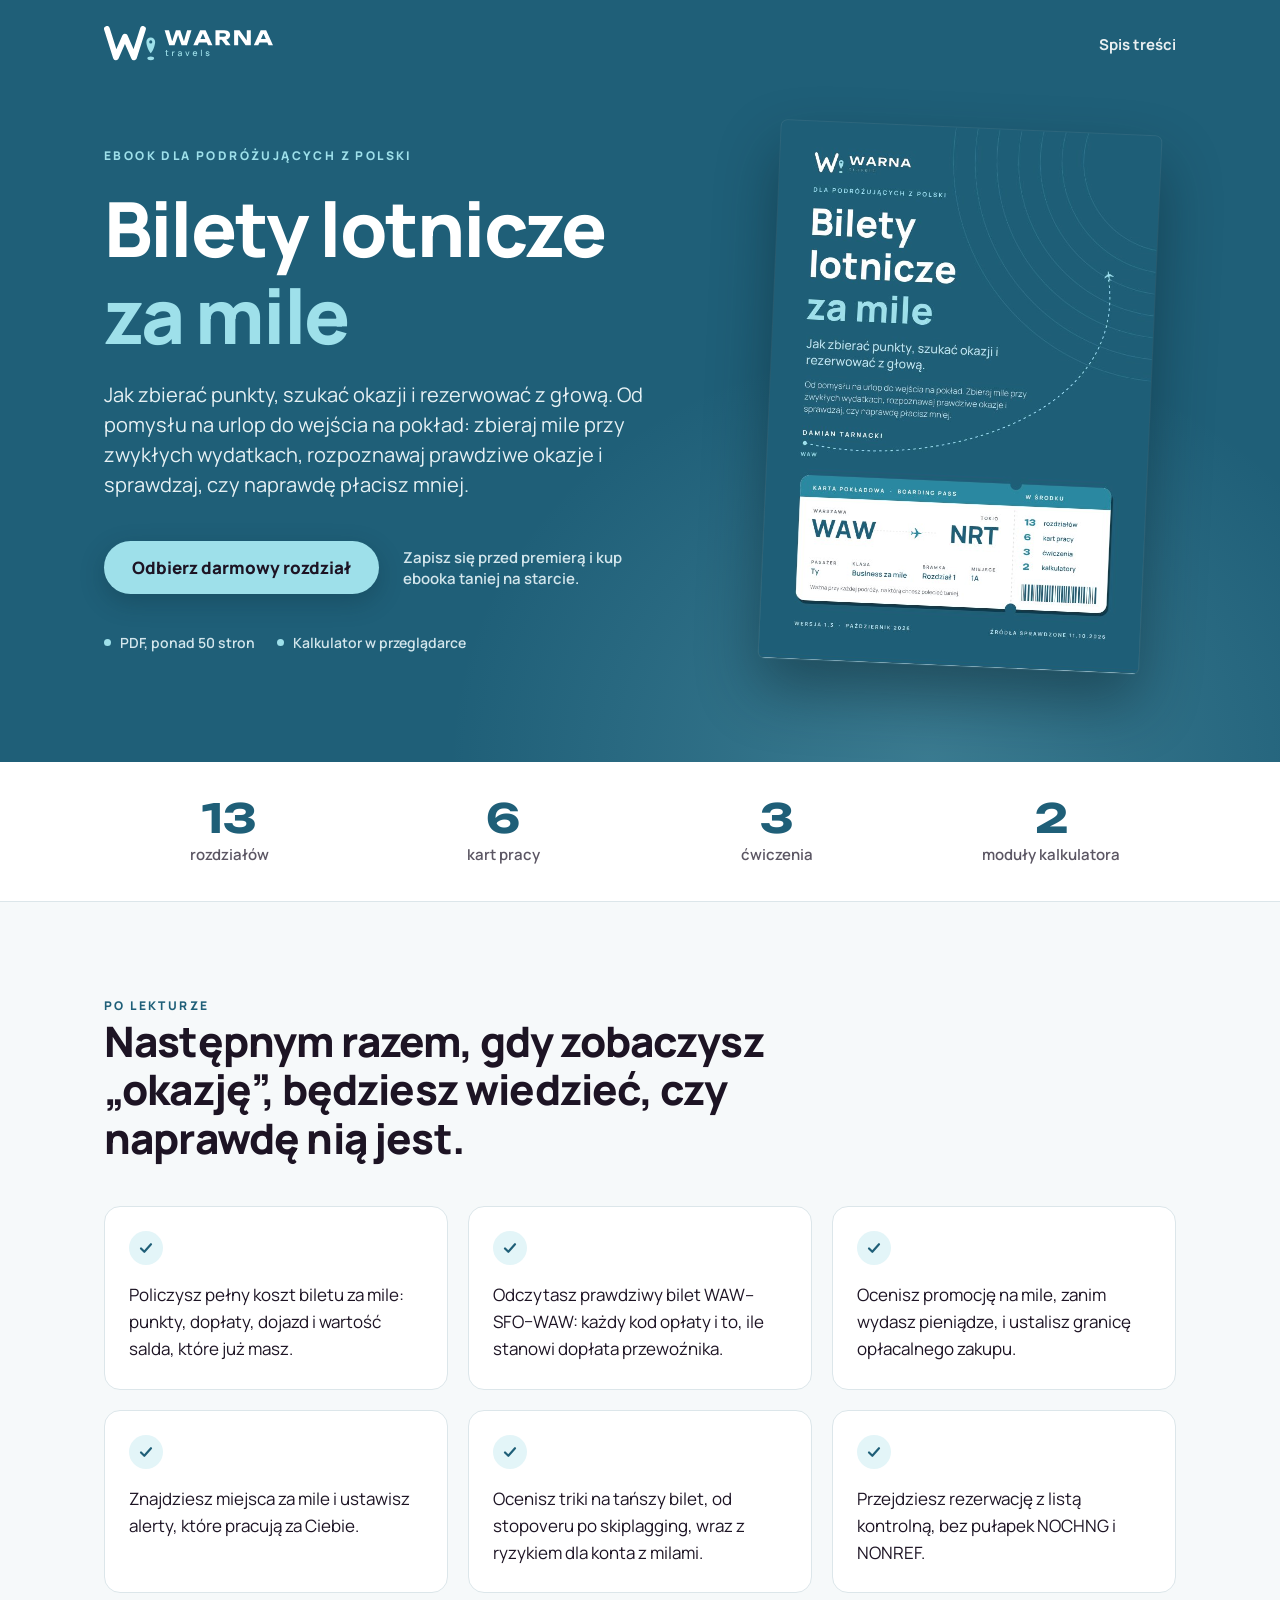
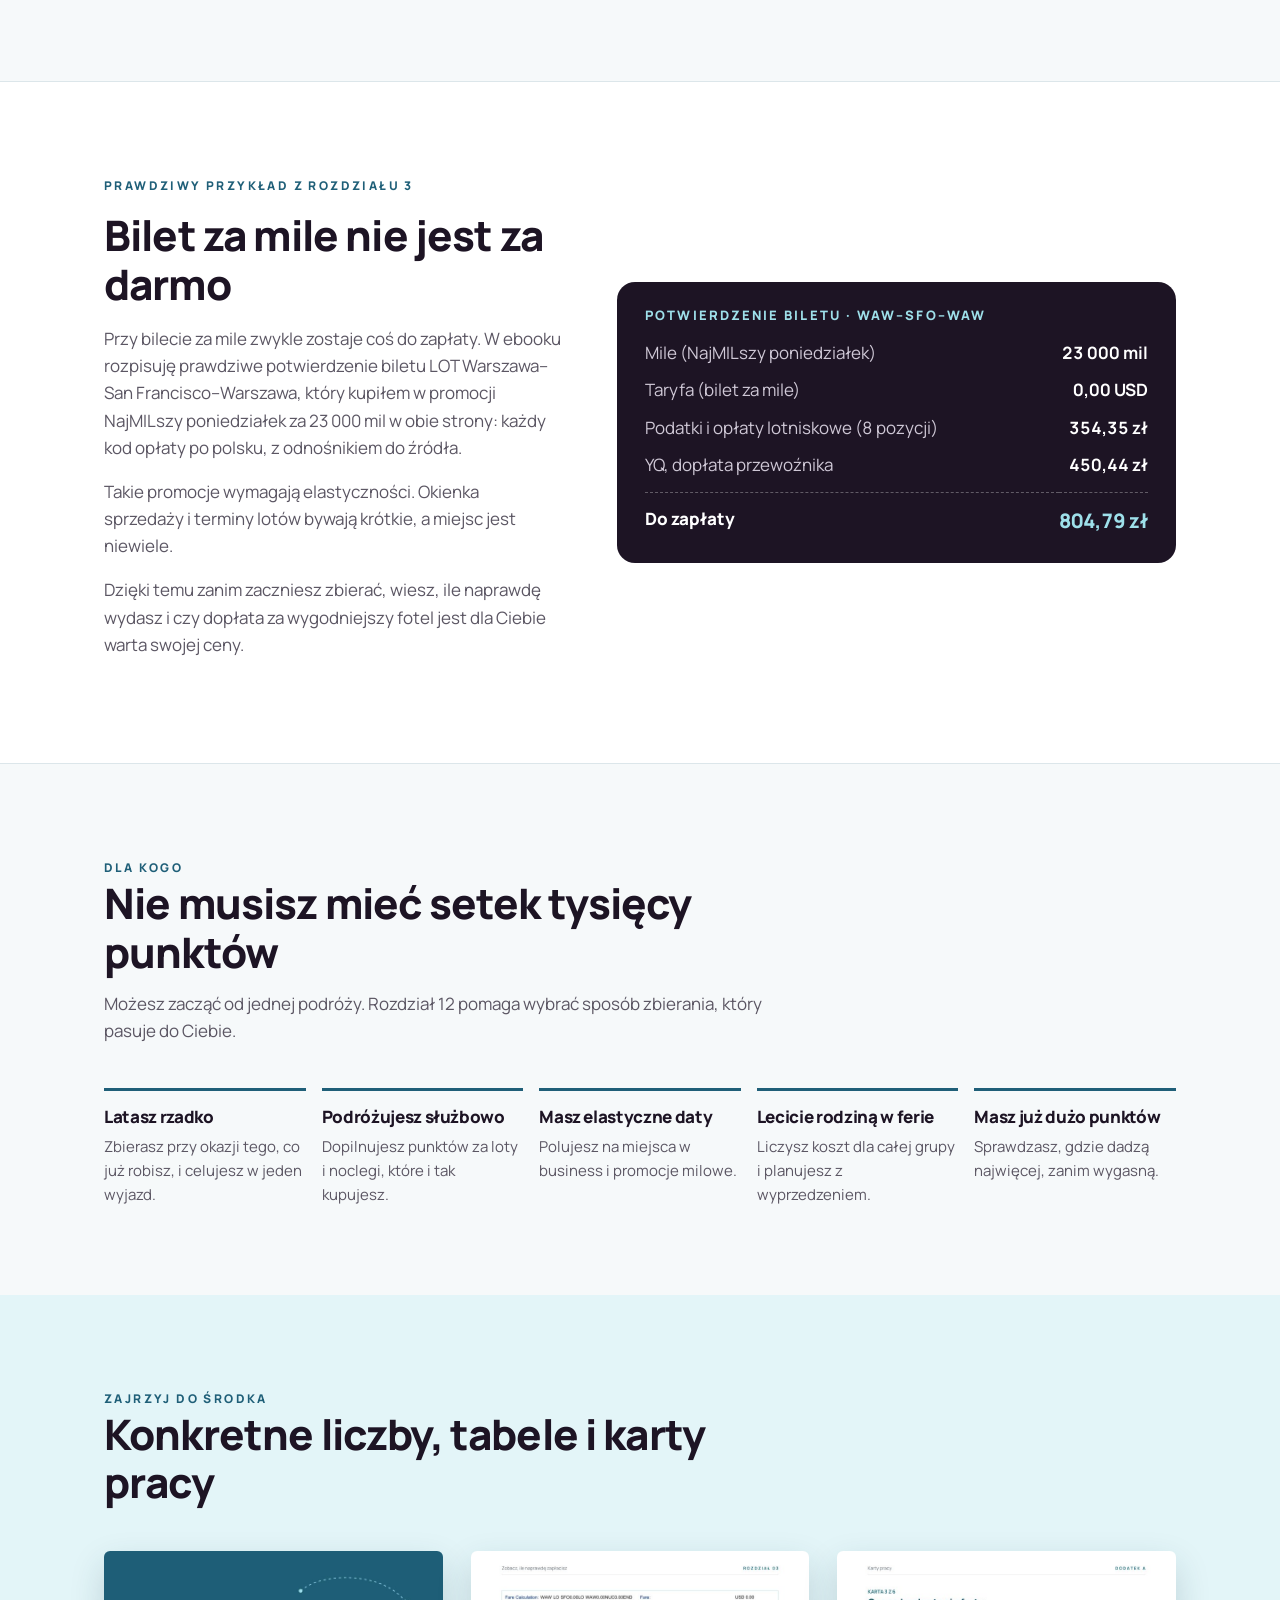
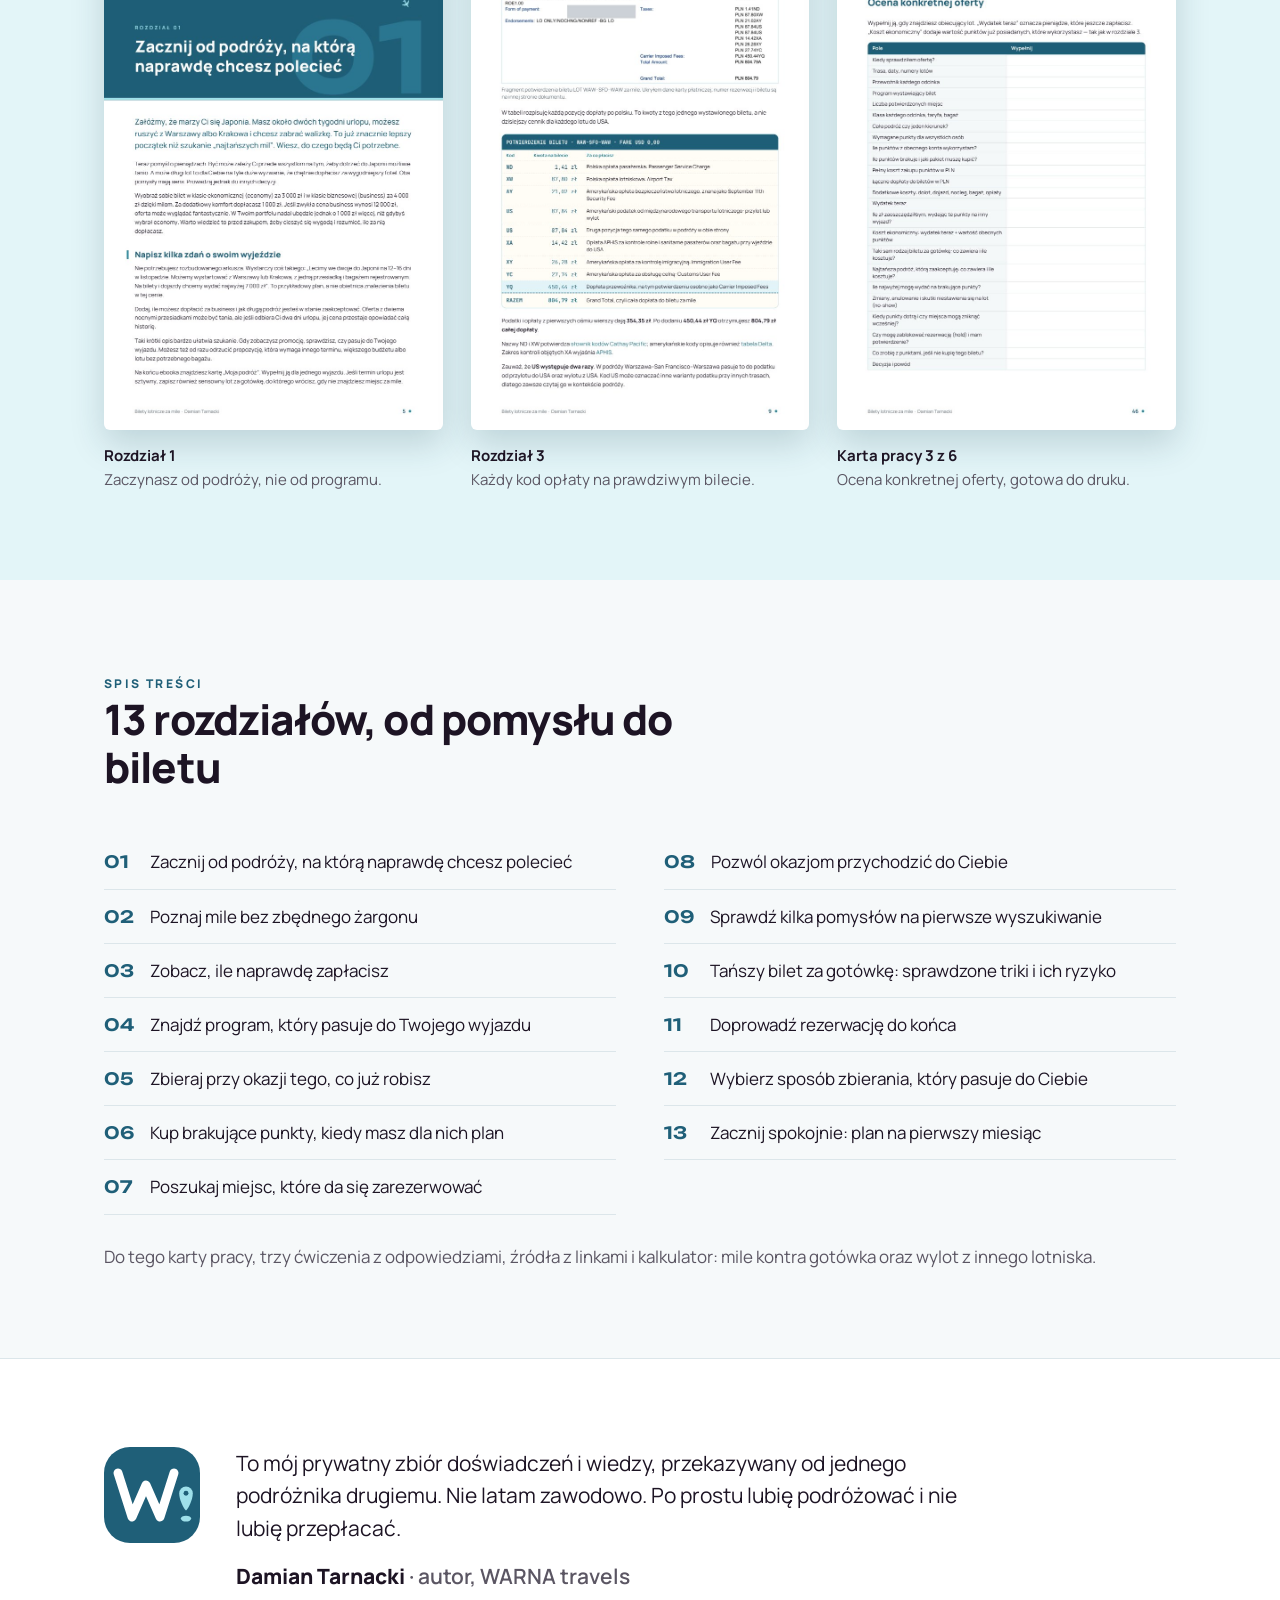
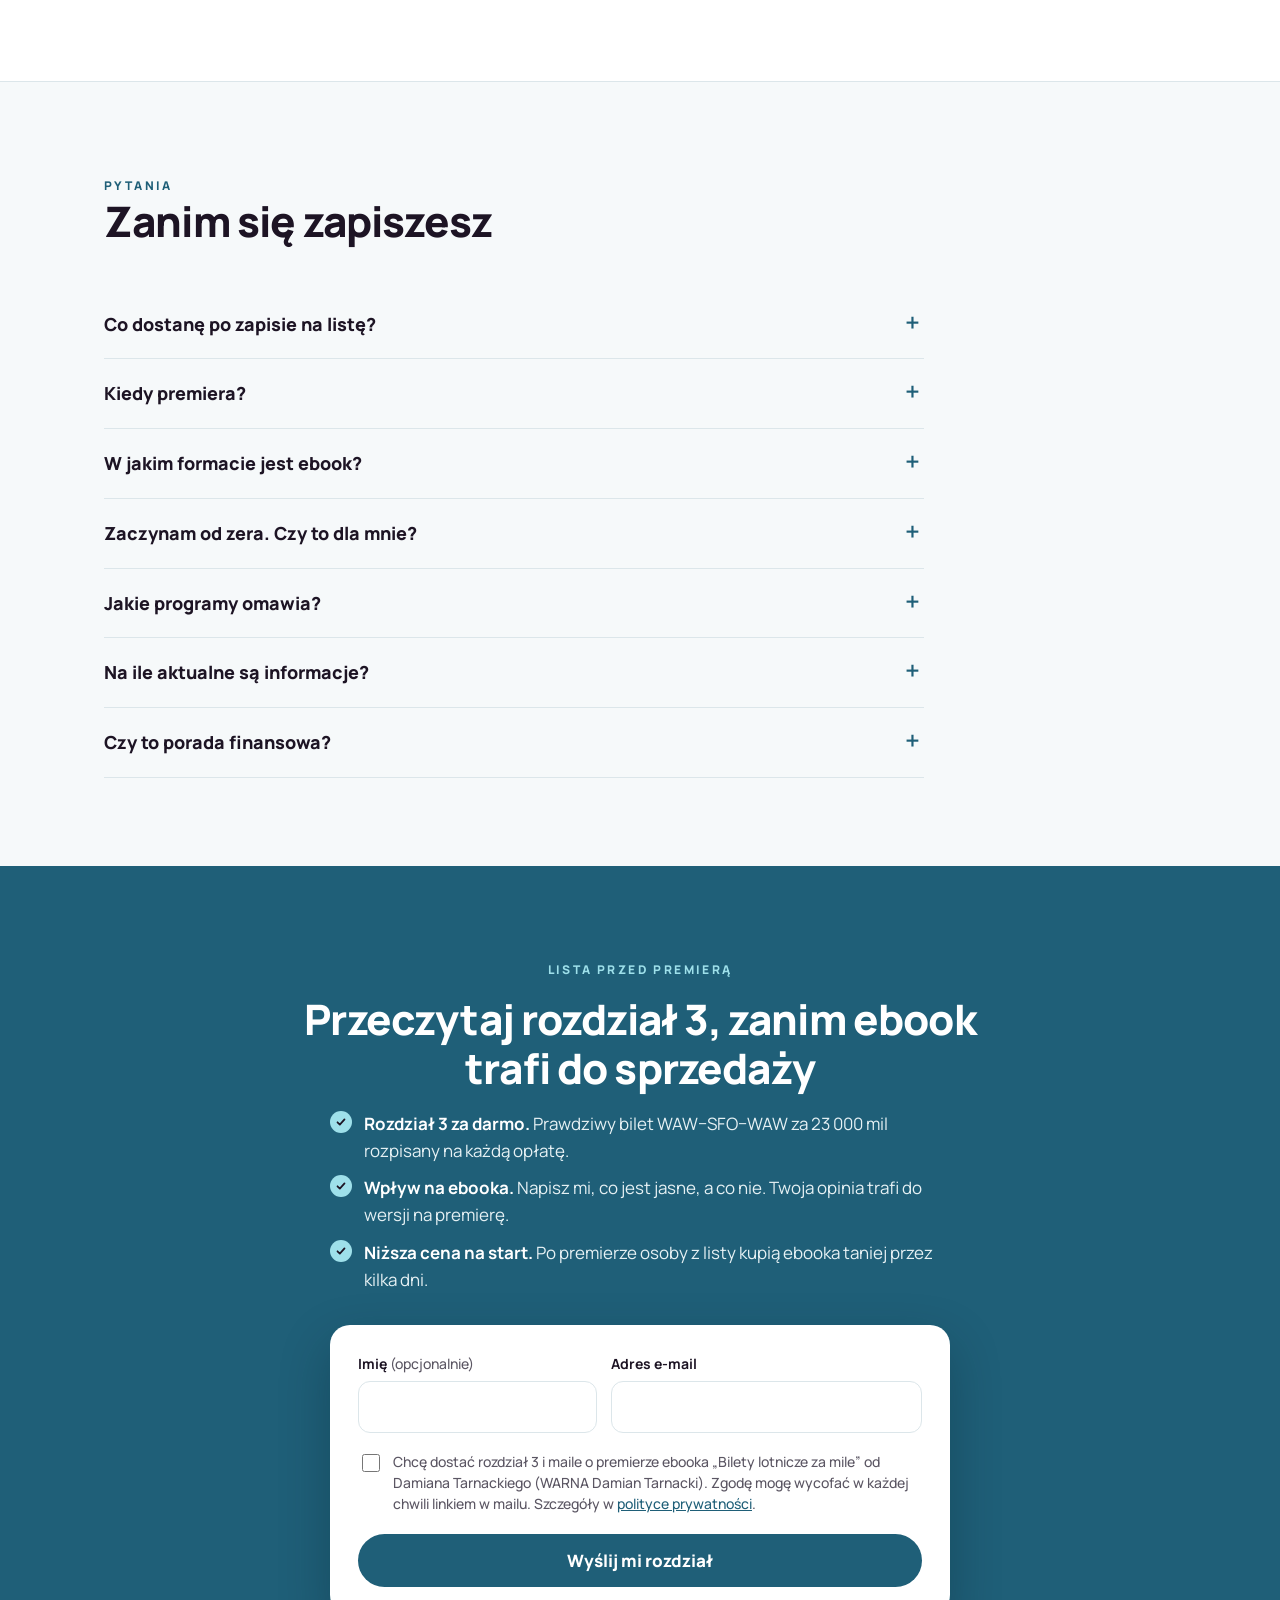
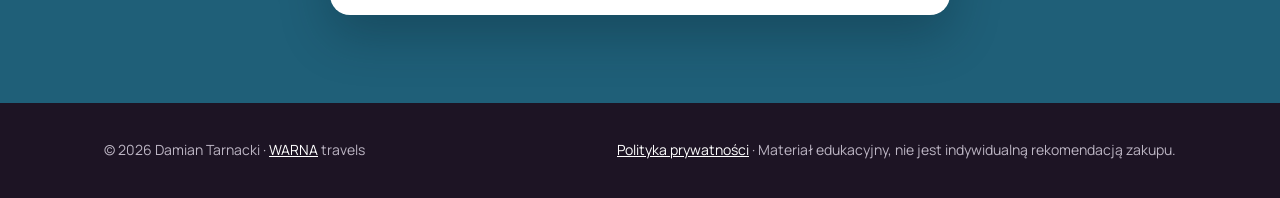
==== commit 84222e3a: "Strona ebooka: ponad 50 stron, bez daty sprawdzenia źródeł Co-Authored-By: Claude Opus 5.5 (1M conte" ====
--- a/travels/bilety-lotnicze-za-mile/index.html
+++ b/travels/bilety-lotnicze-za-mile/index.html
@@ -215,9 +215,8 @@
           <p class="buy-note">Zapisz się przed premierą i kup ebooka taniej na starcie.</p>
         </div>
         <ul class="facts">
-          <li>PDF, 54 strony</li>
+          <li>PDF, ponad 50 stron</li>
           <li>Kalkulator w przeglądarce</li>
-          <li>Źródła sprawdzone 11.10.2026</li>
         </ul>
       </div>
       <img class="cover" src="assets/okladka.jpg" width="720" height="1019" alt="Okładka ebooka „Bilety lotnicze za mile. Jak zbierać punkty, szukać okazji i rezerwować z głową”, Damian Tarnacki">
@@ -361,7 +360,7 @@
         </details>
         <details>
           <summary>W jakim formacie jest ebook?</summary>
-          <p>To PDF w formacie A4, 54 strony. Przeczytasz go na komputerze, tablecie i telefonie, a karty pracy możesz wydrukować. Kalkulator to osobny plik, który otwierasz w przeglądarce na swoim komputerze.</p>
+          <p>To PDF w formacie A4, ponad 50 stron. Przeczytasz go na komputerze, tablecie i telefonie, a karty pracy możesz wydrukować. Kalkulator to osobny plik, który otwierasz w przeglądarce na swoim komputerze.</p>
         </details>
         <details>
           <summary>Zaczynam od zera. Czy to dla mnie?</summary>
@@ -373,7 +372,7 @@
         </details>
         <details>
           <summary>Na ile aktualne są informacje?</summary>
-          <p>Zasady programów sprawdziłem 11 października 2026 r. Przy źródłach znajdziesz linki, a liczby w przykładach służą do nauki liczenia, nie są ofertami do rezerwacji. Przed zakupem biletu sprawdź aktualne warunki na swoim koncie.</p>
+          <p>Programy lojalnościowe co jakiś czas zmieniają zasady, dlatego przy każdym źródle zostawiam link. Liczby w przykładach służą do nauki liczenia, nie są ofertami do rezerwacji. Przed zakupem biletu sprawdź aktualne warunki na swoim koncie.</p>
         </details>
         <details>
           <summary>Czy to porada finansowa?</summary>
@@ -425,13 +424,13 @@
 </footer>
 
 <script>
-/* Lista oczekujących: formularz MailerLite „Ebook tańsze loty – strona”.
-   MailerLite wysyła mail z potwierdzeniem (double opt-in), a po nim rozdział 3.
-   Pusty endpoint przełącza formularz w tryb podglądu, w którym nic nie wysyła. */
+/* Lista oczekujących: formularz Brevo „Ebook strona”.
+   Brevo wysyła polski mail z potwierdzeniem (double opt-in), po kliknięciu wraca na #potwierdzone,
+   a automatyzacja wysyła rozdział 3. Pusty endpoint przełącza formularz w tryb podglądu. */
 var WAITLIST = {
-  endpoint: 'https://assets.mailerlite.com/jsonp/2707403/forms/201162327414801915/subscribe',
-  fields: { email: 'fields[email]', name: 'fields[name]' },
-  extra: { 'ml-submit': '1', anticsrf: 'true', ajax: '1' }
+  endpoint: 'https://fab233f9.sibforms.com/serve/[base64]',
+  fields: { email: 'EMAIL', name: 'FIRSTNAME' },
+  extra: { email_address_check: '', locale: 'pl', html_type: 'simple' }
 };
 (function () {
   var form = document.getElementById('waitlist');
@@ -439,6 +438,11 @@
   var ready = WAITLIST.endpoint !== '';
   document.body.classList.toggle('is-placeholder', !ready);
   function show(text, cls) { msg.textContent = text; msg.className = 'form-msg ' + cls; }
+  if (location.hash === '#potwierdzone') {
+    document.body.classList.add('signup-done');
+    show('Zapis potwierdzony, dziękuję! Rozdział 3 jest już w drodze na Twoją skrzynkę.', 'ok');
+    var box = document.getElementById('zapisy'); if (box) box.scrollIntoView();
+  }
   form.addEventListener('submit', function (e) {
     e.preventDefault();
     var email = form.email.value.trim();
@@ -450,8 +454,9 @@
     if (form.name.value.trim()) data.append(WAITLIST.fields.name, form.name.value.trim());
     Object.keys(WAITLIST.extra).forEach(function (k) { data.append(k, WAITLIST.extra[k]); });
     var btn = form.querySelector('button'); btn.disabled = true;
-    fetch(WAITLIST.endpoint, { method: 'POST', body: data })
-      .then(function (r) { if (!r.ok) throw new Error(r.status); })
+    fetch(WAITLIST.endpoint + '?isAjax=1', { method: 'POST', body: data })
+      .then(function (r) { if (!r.ok) throw new Error(r.status); return r.json().catch(function () { return {}; }); })
+      .then(function (j) { if (j && j.success === false) throw new Error('brevo'); })
       .then(function () {
         document.body.classList.add('signup-done');
         show('Jeszcze jeden krok: kliknij link w mailu, który właśnie wysłałem, żeby potwierdzić zapis. Rozdział 3 przyjdzie zaraz potem. Nie widzisz maila? Zajrzyj do Spamu lub Ofert.', 'ok');
